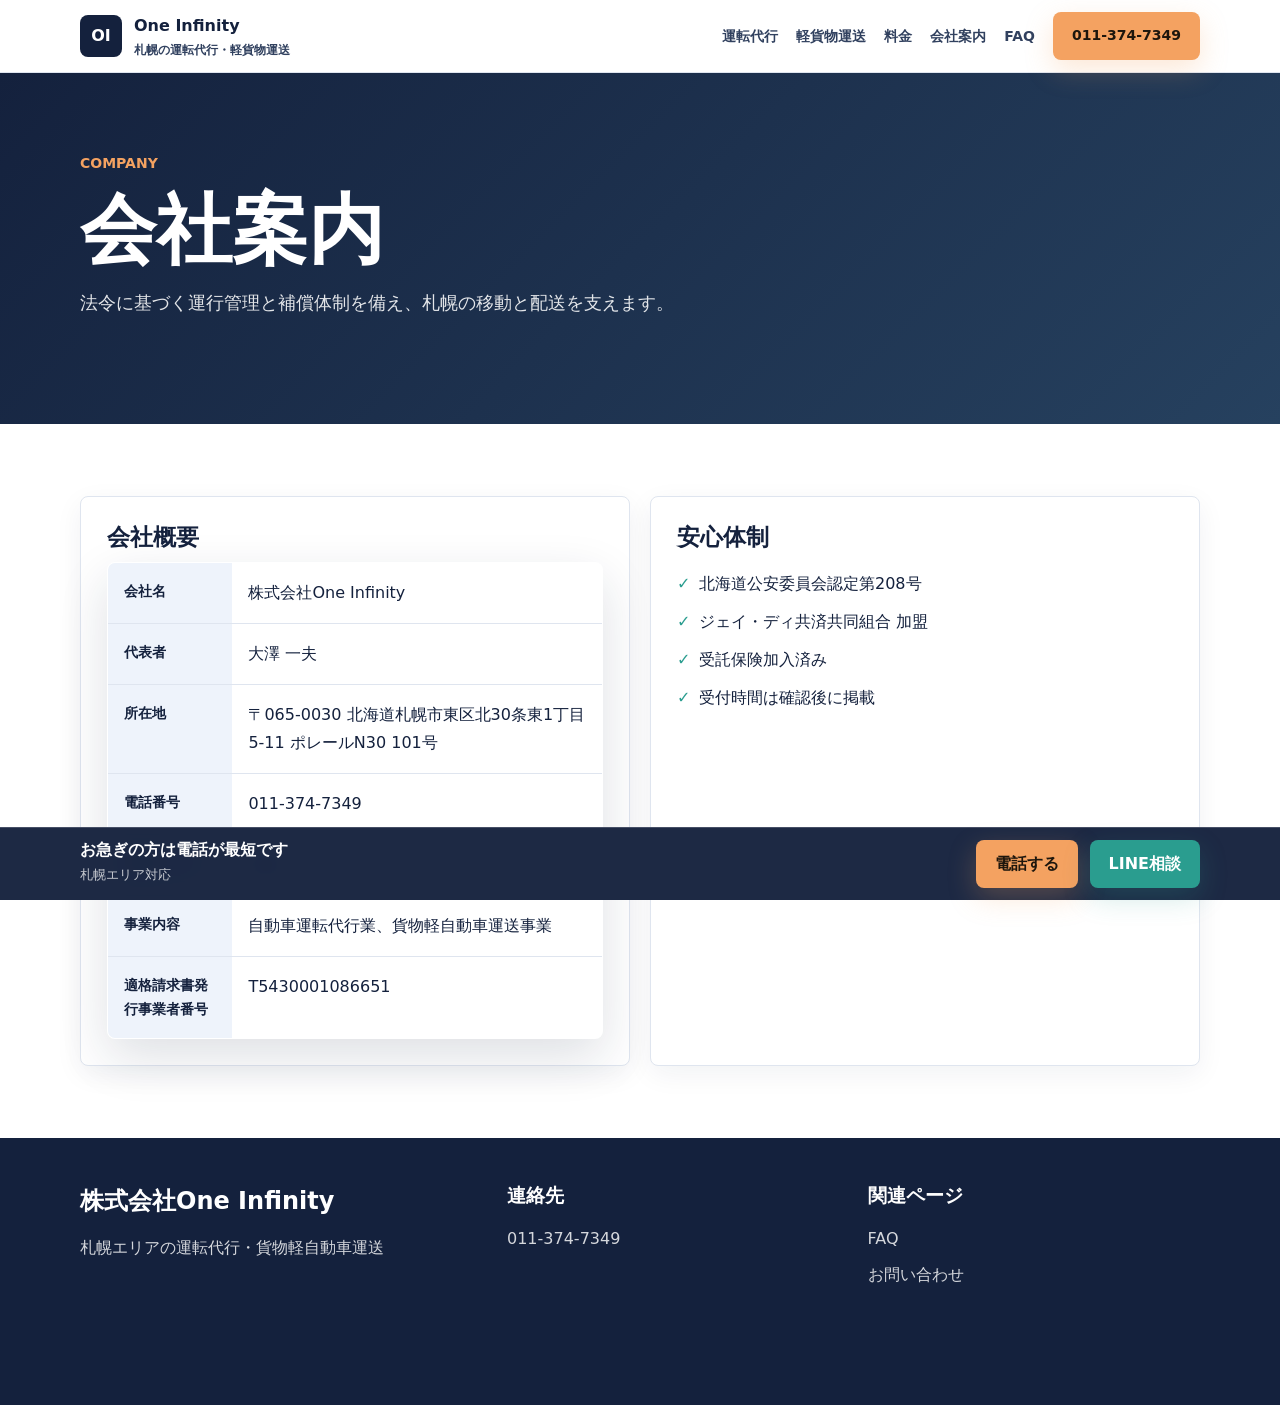
==== about.html @ 2a1fb8b6 "Initial commit: One Infinity HP" ====
<!doctype html>
<html lang="ja">
  <head>
    <meta charset="utf-8">
    <meta name="viewport" content="width=device-width, initial-scale=1">
    <title>会社案内｜株式会社One Infinity</title>
    <meta name="description" content="株式会社One Infinityの会社案内。札幌エリアで運転代行と貨物軽自動車運送を展開しています。">
    <link rel="stylesheet" href="assets/styles.css">
  </head>
  <body>
    <header class="site-header"><div class="container nav"><a class="brand" href="index.html"><span class="brand-mark">OI</span><span>One Infinity<small>札幌の運転代行・軽貨物運送</small></span></a><button class="menu-toggle" type="button" aria-expanded="false" aria-label="メニュー">☰</button><nav class="nav-links"><a href="unten-daiko.html">運転代行</a><a href="karugamotsu.html">軽貨物運送</a><a href="ryokin.html">料金</a><a href="about.html">会社案内</a><a href="faq.html">FAQ</a><a class="button" href="tel:011-374-7349">011-374-7349</a></nav></div></header>
    <main>
      <section class="page-hero"><div class="container"><div class="eyebrow">COMPANY</div><h1>会社案内</h1><p>法令に基づく運行管理と補償体制を備え、札幌の移動と配送を支えます。</p></div></section>
      <section class="section white"><div class="container"><div class="grid two"><div class="card"><h3>会社概要</h3><table class="price-table"><tbody><tr><th>会社名</th><td>株式会社One Infinity</td></tr><tr><th>代表者</th><td>大澤 一夫</td></tr><tr><th>所在地</th><td>〒065-0030 北海道札幌市東区北30条東1丁目5-11 ポレールN30 101号</td></tr><tr><th>電話番号</th><td><a href="tel:011-374-7349">011-374-7349</a></td></tr><tr><th>対応エリア</th><td>札幌</td></tr><tr><th>事業内容</th><td>自動車運転代行業、貨物軽自動車運送事業</td></tr><tr><th>適格請求書発行事業者番号</th><td>T5430001086651</td></tr></tbody></table></div><div class="card"><h3>安心体制</h3><ul class="meta-list"><li>北海道公安委員会認定第208号</li><li>ジェイ・ディ共済共同組合 加盟</li><li>受託保険加入済み</li><li>受付時間は確認後に掲載 <!-- TODO: 受付時間へ差し替え --></li></ul></div></div></div></section>
    </main>
    <footer class="site-footer"><div class="container footer-grid"><div><h2>株式会社One Infinity</h2><p>札幌エリアの運転代行・貨物軽自動車運送</p></div><div><h3>連絡先</h3><p><a href="tel:011-374-7349">011-374-7349</a></p></div><div><h3>関連ページ</h3><p><a href="faq.html">FAQ</a></p><p><a href="contact.html">お問い合わせ</a></p></div></div></footer>
    <div class="fixed-cta"><div class="container"><div class="fixed-copy"><strong>お急ぎの方は電話が最短です</strong><span>札幌エリア対応</span></div><a class="button" href="tel:011-374-7349">電話する</a><a class="button green" href="https://lin.ee/2uzNT1N" target="_blank" rel="noopener">LINE相談</a></div></div>
    <script src="assets/script.js"></script>
  </body>
</html>
---- assets/styles.css ----
:root {
  --ink: #14213d;
  --ink-soft: #31415f;
  --paper: #f7f8fb;
  --white: #ffffff;
  --line: #dfe5ef;
  --gold: #f4a261;
  --gold-dark: #d9822b;
  --green: #2a9d8f;
  --blue: #2563eb;
  --shadow: 0 18px 50px rgba(20, 33, 61, 0.14);
  --radius: 8px;
}

* {
  box-sizing: border-box;
}

html {
  scroll-behavior: smooth;
}

body {
  margin: 0;
  color: var(--ink);
  background: var(--paper);
  font-family: system-ui, -apple-system, BlinkMacSystemFont, "Segoe UI", sans-serif;
  line-height: 1.75;
  letter-spacing: 0;
}

a {
  color: inherit;
  text-decoration: none;
}

img {
  display: block;
  max-width: 100%;
}

.container {
  width: min(1120px, calc(100% - 32px));
  margin: 0 auto;
}

.site-header {
  position: sticky;
  top: 0;
  z-index: 20;
  background: rgba(255, 255, 255, 0.94);
  border-bottom: 1px solid var(--line);
  backdrop-filter: blur(14px);
}

.nav {
  display: flex;
  align-items: center;
  justify-content: space-between;
  min-height: 72px;
  gap: 20px;
}

.brand {
  display: flex;
  align-items: center;
  gap: 12px;
  font-weight: 800;
}

.brand-mark {
  display: grid;
  place-items: center;
  width: 42px;
  height: 42px;
  color: var(--white);
  background: var(--ink);
  border-radius: 8px;
}

.brand small {
  display: block;
  color: var(--ink-soft);
  font-size: 12px;
  font-weight: 700;
}

.nav-links {
  display: flex;
  align-items: center;
  gap: 18px;
  color: var(--ink-soft);
  font-size: 14px;
  font-weight: 700;
}

.nav-links a:hover {
  color: var(--ink);
}

.button {
  display: inline-flex;
  align-items: center;
  justify-content: center;
  min-height: 48px;
  padding: 0 18px;
  border: 1px solid transparent;
  border-radius: var(--radius);
  background: var(--gold);
  color: #1d160d;
  font-weight: 800;
  line-height: 1.1;
  box-shadow: 0 10px 28px rgba(244, 162, 97, 0.25);
}

.button.secondary {
  background: var(--white);
  border-color: var(--line);
  box-shadow: none;
}

.button.green {
  background: var(--green);
  color: var(--white);
  box-shadow: 0 10px 28px rgba(42, 157, 143, 0.22);
}

.hero {
  position: relative;
  min-height: 620px;
  color: var(--white);
  background:
    linear-gradient(90deg, rgba(10, 18, 34, 0.94) 0%, rgba(10, 18, 34, 0.78) 42%, rgba(10, 18, 34, 0.32) 100%),
    url("hero-one-infinity.png") center / cover no-repeat;
}

.hero .container {
  display: grid;
  align-items: center;
  min-height: 620px;
  padding: 64px 0 76px;
}

.eyebrow {
  color: var(--gold);
  font-size: 14px;
  font-weight: 900;
}

.hero h1,
.page-hero h1 {
  max-width: 760px;
  margin: 14px 0 18px;
  font-size: clamp(40px, 6vw, 76px);
  line-height: 1.04;
}

.hero p,
.page-hero p {
  max-width: 650px;
  margin: 0 0 28px;
  color: rgba(255, 255, 255, 0.88);
  font-size: 18px;
}

.hero-actions {
  display: flex;
  flex-wrap: wrap;
  gap: 12px;
}

.badges {
  display: flex;
  flex-wrap: wrap;
  gap: 10px;
  margin-top: 28px;
}

.badge {
  padding: 8px 12px;
  border: 1px solid rgba(255, 255, 255, 0.26);
  border-radius: 999px;
  color: rgba(255, 255, 255, 0.92);
  background: rgba(255, 255, 255, 0.1);
  font-size: 13px;
  font-weight: 800;
}

.section {
  padding: 72px 0;
}

.section.white {
  background: var(--white);
}

.section-title {
  max-width: 760px;
  margin-bottom: 32px;
}

.section-title h2 {
  margin: 0 0 10px;
  font-size: clamp(28px, 4vw, 44px);
  line-height: 1.18;
}

.section-title p {
  margin: 0;
  color: var(--ink-soft);
}

.grid {
  display: grid;
  gap: 20px;
}

.grid.two {
  grid-template-columns: repeat(2, minmax(0, 1fr));
}

.grid.three {
  grid-template-columns: repeat(3, minmax(0, 1fr));
}

.card {
  padding: 26px;
  background: var(--white);
  border: 1px solid var(--line);
  border-radius: var(--radius);
  box-shadow: 0 8px 28px rgba(20, 33, 61, 0.06);
}

.card h3 {
  margin: 0 0 10px;
  font-size: 23px;
  line-height: 1.25;
}

.card p {
  margin: 0 0 16px;
  color: var(--ink-soft);
}

.service-card {
  display: flex;
  flex-direction: column;
  justify-content: space-between;
  min-height: 300px;
}

.meta-list {
  display: grid;
  gap: 10px;
  padding: 0;
  margin: 18px 0 0;
  list-style: none;
}

.meta-list li {
  padding-left: 22px;
  position: relative;
}

.meta-list li::before {
  position: absolute;
  left: 0;
  color: var(--green);
  content: "✓";
  font-weight: 900;
}

.steps {
  counter-reset: step;
}

.step {
  position: relative;
  padding-left: 58px;
}

.step::before {
  position: absolute;
  left: 0;
  top: 4px;
  display: grid;
  place-items: center;
  width: 38px;
  height: 38px;
  color: var(--white);
  background: var(--ink);
  border-radius: 50%;
  counter-increment: step;
  content: counter(step);
  font-weight: 900;
}

.price-table {
  width: 100%;
  overflow: hidden;
  border-collapse: collapse;
  background: var(--white);
  border: 1px solid var(--line);
  border-radius: var(--radius);
  box-shadow: var(--shadow);
}

.price-table th,
.price-table td {
  padding: 16px;
  border-bottom: 1px solid var(--line);
  text-align: left;
  vertical-align: top;
}

.price-table th {
  background: #eef3fb;
  font-size: 14px;
}

.price-table tr:last-child td {
  border-bottom: 0;
}

.notice {
  padding: 18px;
  border-left: 5px solid var(--gold);
  background: #fff8ef;
  border-radius: var(--radius);
}

.page-hero {
  color: var(--white);
  background: linear-gradient(135deg, #14213d, #26415f);
}

.page-hero .container {
  padding: 78px 0;
}

.faq-item {
  padding: 22px 0;
  border-bottom: 1px solid var(--line);
}

.faq-item h3 {
  margin: 0 0 8px;
  font-size: 19px;
}

.faq-item p {
  margin: 0;
  color: var(--ink-soft);
}

.form {
  display: grid;
  gap: 16px;
}

.form label {
  display: grid;
  gap: 6px;
  color: var(--ink-soft);
  font-size: 14px;
  font-weight: 800;
}

.form input,
.form textarea,
.form select {
  width: 100%;
  min-height: 48px;
  padding: 12px;
  border: 1px solid var(--line);
  border-radius: var(--radius);
  color: var(--ink);
  background: var(--white);
  font: inherit;
}

.form textarea {
  min-height: 140px;
  resize: vertical;
}

.site-footer {
  padding: 42px 0 108px;
  color: rgba(255, 255, 255, 0.82);
  background: var(--ink);
}

.footer-grid {
  display: grid;
  grid-template-columns: 1.2fr 1fr 1fr;
  gap: 28px;
}

.site-footer h2,
.site-footer h3 {
  color: var(--white);
  margin: 0 0 12px;
}

.site-footer p {
  margin: 0 0 8px;
}

.fixed-cta {
  position: fixed;
  left: 0;
  right: 0;
  bottom: 0;
  z-index: 30;
  border-top: 1px solid rgba(255, 255, 255, 0.18);
  background: rgba(20, 33, 61, 0.96);
  backdrop-filter: blur(12px);
}

.fixed-cta .container {
  display: grid;
  grid-template-columns: 1fr auto auto;
  align-items: center;
  gap: 12px;
  padding: 12px 0;
  color: var(--white);
}

.fixed-cta strong {
  display: block;
  line-height: 1.2;
}

.fixed-cta span {
  color: rgba(255, 255, 255, 0.75);
  font-size: 13px;
}

.menu-toggle {
  display: none;
}

@media (max-width: 860px) {
  .nav {
    min-height: 64px;
  }

  .menu-toggle {
    display: inline-grid;
    place-items: center;
    width: 44px;
    height: 44px;
    border: 1px solid var(--line);
    border-radius: var(--radius);
    background: var(--white);
    color: var(--ink);
    font-size: 22px;
  }

  .nav-links {
    position: absolute;
    left: 16px;
    right: 16px;
    top: 70px;
    display: none;
    padding: 16px;
    background: var(--white);
    border: 1px solid var(--line);
    border-radius: var(--radius);
    box-shadow: var(--shadow);
  }

  .nav-links.open {
    display: grid;
  }

  .grid.two,
  .grid.three,
  .footer-grid {
    grid-template-columns: 1fr;
  }

  .hero,
  .hero .container {
    min-height: 640px;
  }

  .hero {
    background:
      linear-gradient(180deg, rgba(10, 18, 34, 0.94) 0%, rgba(10, 18, 34, 0.8) 52%, rgba(10, 18, 34, 0.55) 100%),
      url("hero-one-infinity.png") center / cover no-repeat;
  }

  .section {
    padding: 52px 0;
  }

  .price-table {
    display: block;
    overflow-x: auto;
    white-space: nowrap;
  }

  .fixed-cta .container {
    grid-template-columns: 1fr 1fr;
  }

  .fixed-cta .fixed-copy {
    grid-column: 1 / -1;
  }
}

@media (max-width: 520px) {
  .container {
    width: min(100% - 24px, 1120px);
  }

  .brand small {
    display: none;
  }

  .hero h1,
  .page-hero h1 {
    font-size: 40px;
  }

  .hero-actions,
  .fixed-cta .container {
    grid-template-columns: 1fr;
  }

  .button {
    width: 100%;
  }
}
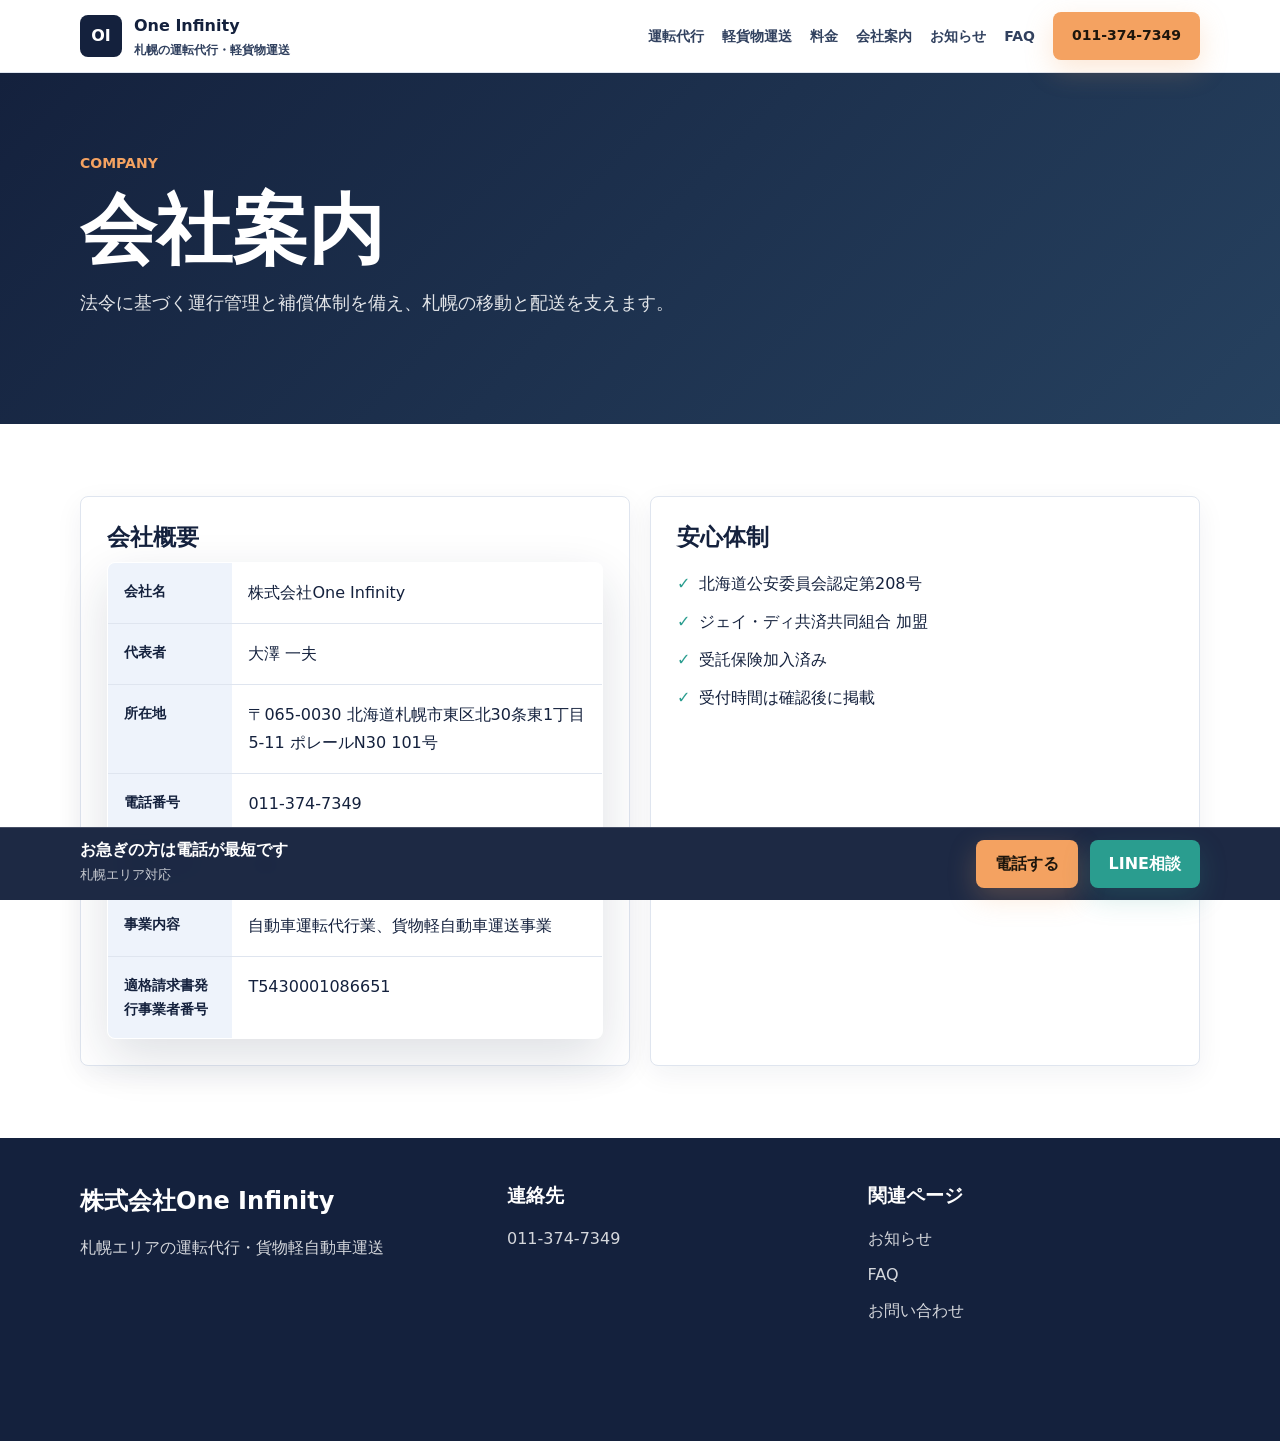
==== commit 43d22c98: "Add news section and articles" ====
--- a/about.html
+++ b/about.html
@@ -8,12 +8,12 @@
     <link rel="stylesheet" href="assets/styles.css">
   </head>
   <body>
-    <header class="site-header"><div class="container nav"><a class="brand" href="index.html"><span class="brand-mark">OI</span><span>One Infinity<small>札幌の運転代行・軽貨物運送</small></span></a><button class="menu-toggle" type="button" aria-expanded="false" aria-label="メニュー">☰</button><nav class="nav-links"><a href="unten-daiko.html">運転代行</a><a href="karugamotsu.html">軽貨物運送</a><a href="ryokin.html">料金</a><a href="about.html">会社案内</a><a href="faq.html">FAQ</a><a class="button" href="tel:011-374-7349">011-374-7349</a></nav></div></header>
+    <header class="site-header"><div class="container nav"><a class="brand" href="index.html"><span class="brand-mark">OI</span><span>One Infinity<small>札幌の運転代行・軽貨物運送</small></span></a><button class="menu-toggle" type="button" aria-expanded="false" aria-label="メニュー">☰</button><nav class="nav-links"><a href="unten-daiko.html">運転代行</a><a href="karugamotsu.html">軽貨物運送</a><a href="ryokin.html">料金</a><a href="about.html">会社案内</a><a href="news.html">お知らせ</a><a href="faq.html">FAQ</a><a class="button" href="tel:011-374-7349">011-374-7349</a></nav></div></header>
     <main>
       <section class="page-hero"><div class="container"><div class="eyebrow">COMPANY</div><h1>会社案内</h1><p>法令に基づく運行管理と補償体制を備え、札幌の移動と配送を支えます。</p></div></section>
       <section class="section white"><div class="container"><div class="grid two"><div class="card"><h3>会社概要</h3><table class="price-table"><tbody><tr><th>会社名</th><td>株式会社One Infinity</td></tr><tr><th>代表者</th><td>大澤 一夫</td></tr><tr><th>所在地</th><td>〒065-0030 北海道札幌市東区北30条東1丁目5-11 ポレールN30 101号</td></tr><tr><th>電話番号</th><td><a href="tel:011-374-7349">011-374-7349</a></td></tr><tr><th>対応エリア</th><td>札幌</td></tr><tr><th>事業内容</th><td>自動車運転代行業、貨物軽自動車運送事業</td></tr><tr><th>適格請求書発行事業者番号</th><td>T5430001086651</td></tr></tbody></table></div><div class="card"><h3>安心体制</h3><ul class="meta-list"><li>北海道公安委員会認定第208号</li><li>ジェイ・ディ共済共同組合 加盟</li><li>受託保険加入済み</li><li>受付時間は確認後に掲載 <!-- TODO: 受付時間へ差し替え --></li></ul></div></div></div></section>
     </main>
-    <footer class="site-footer"><div class="container footer-grid"><div><h2>株式会社One Infinity</h2><p>札幌エリアの運転代行・貨物軽自動車運送</p></div><div><h3>連絡先</h3><p><a href="tel:011-374-7349">011-374-7349</a></p></div><div><h3>関連ページ</h3><p><a href="faq.html">FAQ</a></p><p><a href="contact.html">お問い合わせ</a></p></div></div></footer>
+    <footer class="site-footer"><div class="container footer-grid"><div><h2>株式会社One Infinity</h2><p>札幌エリアの運転代行・貨物軽自動車運送</p></div><div><h3>連絡先</h3><p><a href="tel:011-374-7349">011-374-7349</a></p></div><div><h3>関連ページ</h3><p><a href="news.html">お知らせ</a></p><p><a href="faq.html">FAQ</a></p><p><a href="contact.html">お問い合わせ</a></p></div></div></footer>
     <div class="fixed-cta"><div class="container"><div class="fixed-copy"><strong>お急ぎの方は電話が最短です</strong><span>札幌エリア対応</span></div><a class="button" href="tel:011-374-7349">電話する</a><a class="button green" href="https://lin.ee/2uzNT1N" target="_blank" rel="noopener">LINE相談</a></div></div>
     <script src="assets/script.js"></script>
   </body>
--- a/assets/styles.css
+++ b/assets/styles.css
@@ -199,6 +199,14 @@
   margin-bottom: 32px;
 }
 
+.section-title.with-action {
+  display: flex;
+  align-items: end;
+  justify-content: space-between;
+  max-width: none;
+  gap: 20px;
+}
+
 .section-title h2 {
   margin: 0 0 10px;
   font-size: clamp(28px, 4vw, 44px);
@@ -240,6 +248,79 @@
 .card p {
   margin: 0 0 16px;
   color: var(--ink-soft);
+}
+
+.news-card {
+  display: flex;
+  flex-direction: column;
+  min-height: 250px;
+}
+
+.news-card h3 {
+  margin-top: 14px;
+}
+
+.news-card .text-link {
+  margin-top: auto;
+  color: var(--blue);
+  font-weight: 900;
+}
+
+.label {
+  display: inline-flex;
+  align-items: center;
+  width: fit-content;
+  min-height: 28px;
+  padding: 0 10px;
+  border-radius: 999px;
+  font-size: 12px;
+  font-weight: 900;
+}
+
+.label-driver {
+  color: #164e9f;
+  background: #e8f0ff;
+}
+
+.label-cargo {
+  color: #9a4d00;
+  background: #fff1df;
+}
+
+.label-notice {
+  color: #4b5563;
+  background: #eef1f5;
+}
+
+.article {
+  max-width: 820px;
+}
+
+.article-meta {
+  display: flex;
+  flex-wrap: wrap;
+  gap: 10px;
+  align-items: center;
+  margin-bottom: 18px;
+  color: var(--ink-soft);
+  font-size: 14px;
+  font-weight: 800;
+}
+
+.article-body {
+  font-size: 17px;
+}
+
+.article-body p {
+  margin: 0 0 1.2em;
+  color: var(--ink-soft);
+}
+
+.article-actions {
+  display: flex;
+  flex-wrap: wrap;
+  gap: 12px;
+  margin-top: 30px;
 }
 
 .service-card {
@@ -480,6 +561,11 @@
     grid-template-columns: 1fr;
   }
 
+  .section-title.with-action {
+    display: grid;
+    align-items: start;
+  }
+
   .hero,
   .hero .container {
     min-height: 640px;
